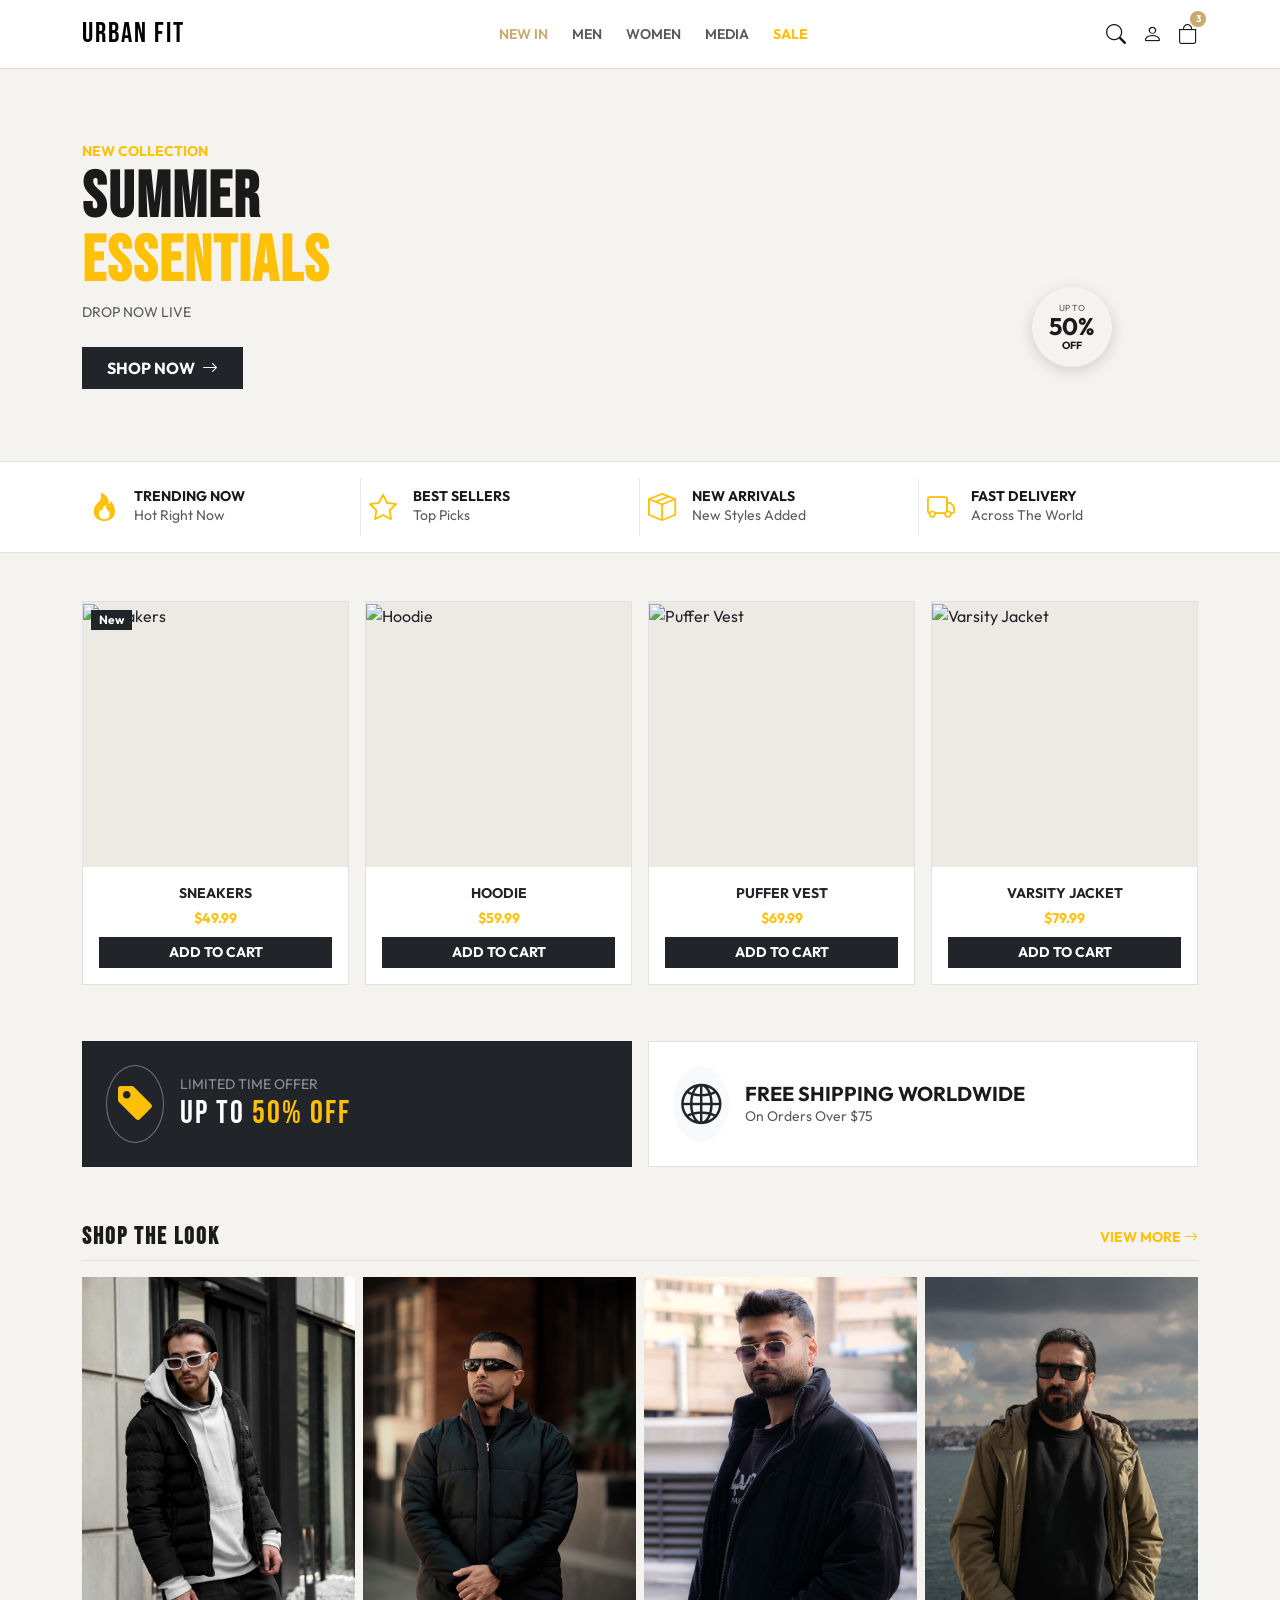
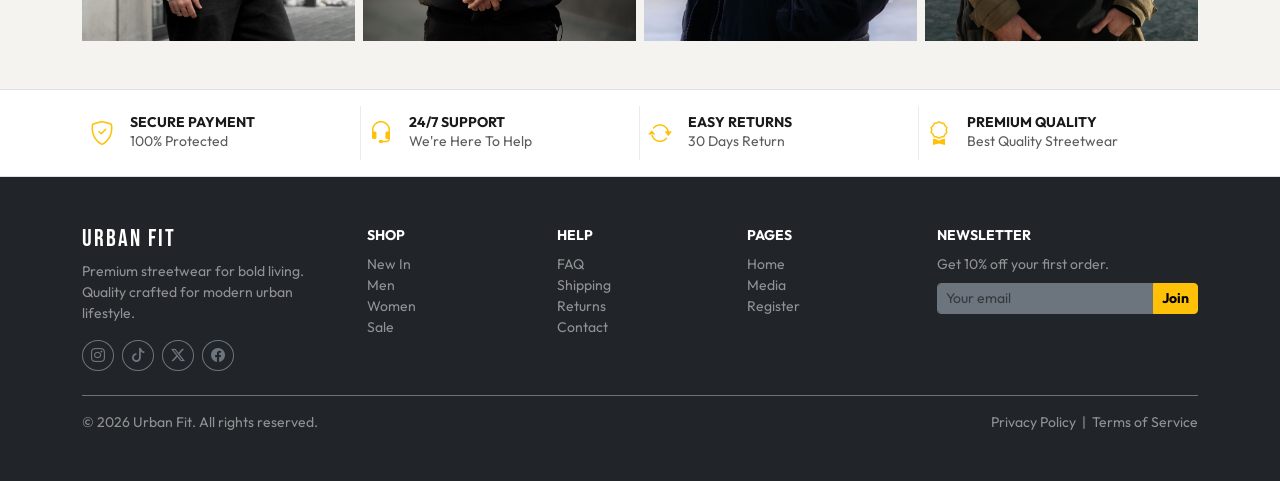
==== index.html @ ffcd2cc5 "Added the assets folder and created home and register pages - Assignment-1" ====
<!DOCTYPE html>
<html lang="en">
  <head>
    <meta charset="UTF-8" />
    <meta name="viewport" content="width=device-width, initial-scale=1.0" />
    <title>Urban Fit — Summer Essentials Collection</title>
    <meta
      name="description"
      content="Urban Fit — Premium streetwear and essentials. Summer collection up to 50% off."
    />
    <link
      href="https://cdn.jsdelivr.net/npm/bootstrap@5.3.3/dist/css/bootstrap.min.css"
      rel="stylesheet"
    />
    <link
      href="https://cdn.jsdelivr.net/npm/bootstrap-icons@1.11.3/font/bootstrap-icons.css"
      rel="stylesheet"
    />
    <link rel="stylesheet" href="home.css" />
  </head>
  <body>
    <nav class="navbar navbar-expand-lg nav-custom sticky-top">
      <div class="container">
        <a class="navbar-brand fs-3" href="index.html">URBAN FIT</a>
        <button
          class="navbar-toggler border-0"
          type="button"
          data-bs-toggle="collapse"
          data-bs-target="#navMenu"
          aria-label="Toggle navigation"
        >
          <span class="navbar-toggler-icon"></span>
        </button>
        <div
          class="collapse navbar-collapse justify-content-center"
          id="navMenu"
        >
          <ul class="navbar-nav gap-2 fw-semibold text-uppercase small">
            <li class="nav-item">
              <a class="nav-link active" href="index.html">New In</a>
            </li>
            <li class="nav-item"><a class="nav-link" href="#">Men</a></li>
            <li class="nav-item"><a class="nav-link" href="#">Women</a></li>
            <li class="nav-item">
              <a class="nav-link" href="media.html">Media</a>
            </li>
            <li class="nav-item">
              <a class="nav-link text-warning fw-bold" href="#">Sale</a>
            </li>
          </ul>
        </div>
        <div class="d-flex align-items-center gap-3 fs-5">
          <a href="#" aria-label="Search"><i class="bi bi-search"></i></a
          ><a href="register.html" aria-label="Account"
            ><i class="bi bi-person"></i
          ></a>
          <a href="#" aria-label="Cart" class="position-relative"
            ><i class="bi bi-bag"></i
            ><span
              class="position-absolute top-0 start-100 translate-middle badge rounded-circle cart-badge"
              >3</span
            ></a
          >
        </div>
      </div>
    </nav>

    <!-- Hero Section -->
    <section class="py-5 overflow-hidden position-relative" id="hero">
      <div class="container py-4">
        <div class="row align-items-center g-4">
          <div class="col-lg-5 col-md-6">
            <p
              class="text-uppercase small fw-bold tracking-2 text-warning mb-1"
            >
              New Collection
            </p>
            <h1 class="hero-title display-3 fw-bold lh-1 mb-2">
              SUMMER<br /><span class="text-warning">ESSENTIALS</span>
            </h1>
            <p class="text-muted small text-uppercase tracking-2 mb-4">
              Drop Now Live
            </p>
            <a
              href="#products"
              class="btn btn-dark btn-lg px-4 py-2 fs-6 fw-bold text-uppercase rounded-0"
              >Shop Now <i class="bi bi-arrow-right ms-1"></i
            ></a>
          </div>
          <div class="col-lg-7 col-md-6 position-relative text-center">
            <div
              class="position-relative d-inline-block w-100"
              style="max-width: 500px"
            >
              <img
                src="https://images.unsplash.com/photo-1665815844395-06f64f44b5e3?q=80&w=1170&auto=format&fit=crop&ixlib=rb-4.1.0&ixid=NHwxMjA3fDA%3D"
                alt="Summer Essentials"
                class="hero-img-placeholder object-fit-cover shadow-sm"
                onerror="this.style.display='none'"
              />
              <div
                class="hero-badge d-flex flex-column align-items-center justify-content-center"
              >
                <span
                  class="small text-muted text-uppercase"
                  style="font-size: 0.55rem"
                  >Up To</span
                >
                <strong class="fs-4 lh-1">50%</strong>
                <span
                  class="small fw-bold text-uppercase"
                  style="font-size: 0.65rem"
                  >Off</span
                >
              </div>
            </div>
          </div>
        </div>
      </div>
    </section>

    <!-- Features Bar -->
    <section class="py-3 bg-white border-top border-bottom">
      <div class="container">
        <div class="row g-0 text-center text-md-start">
          <div
            class="col-6 col-md-3 p-2 border-end border-light-subtle d-flex align-items-center gap-3"
          >
            <i class="bi bi-fire fs-3 text-warning"></i>
            <div>
              <h6 class="mb-0 small fw-bold text-uppercase">Trending Now</h6>
              <p class="small text-muted mb-0">Hot Right Now</p>
            </div>
          </div>
          <div
            class="col-6 col-md-3 p-2 border-end border-light-subtle d-flex align-items-center gap-3"
          >
            <i class="bi bi-star fs-3 text-warning"></i>
            <div>
              <h6 class="mb-0 small fw-bold text-uppercase">Best Sellers</h6>
              <p class="small text-muted mb-0">Top Picks</p>
            </div>
          </div>
          <div
            class="col-6 col-md-3 p-2 border-end border-light-subtle d-flex align-items-center gap-3"
          >
            <i class="bi bi-box-seam fs-3 text-warning"></i>
            <div>
              <h6 class="mb-0 small fw-bold text-uppercase">New Arrivals</h6>
              <p class="small text-muted mb-0">New Styles Added</p>
            </div>
          </div>
          <div class="col-6 col-md-3 p-2 d-flex align-items-center gap-3">
            <i class="bi bi-truck fs-3 text-warning"></i>
            <div>
              <h6 class="mb-0 small fw-bold text-uppercase">Fast Delivery</h6>
              <p class="small text-muted mb-0">Across The World</p>
            </div>
          </div>
        </div>
      </div>
    </section>

    <!-- Products Grid -->
    <section class="py-5" id="products">
      <div class="container">
        <div class="row g-3">
          <div class="col-6 col-md-3">
            <div class="card h-100 border product-card rounded-0">
              <div class="product-img-wrap">
                <span
                  class="badge bg-dark position-absolute top-0 start-0 m-2 rounded-0"
                  >New</span
                ><img
                  src="https://images.unsplash.com/photo-1542291026-7eec264c27ff?q=80&w=2070&auto=format&fit=crop&ixlib=rb-4.1.0&ixid=NHwxMjA3fDA%3D"
                  alt="Sneakers"
                  class="w-100 h-100 object-fit-cover"
                />
                
              </div>
              <div class="card-body text-center p-3">
                <p class="small fw-bold text-uppercase mb-1">Sneakers</p>
                <p class="small text-warning fw-bold mb-2">$49.99</p>
                <button
                  class="btn btn-dark btn-sm w-100 rounded-0 text-uppercase fw-bold"
                >
                  Add To Cart
                </button>
              </div>
            </div>
          </div>
          <div class="col-6 col-md-3">
            <div class="card h-100 border product-card rounded-0">
              <div class="product-img-wrap">
                <img src="https://images.unsplash.com/photo-1680292783974-a9a336c10366?q=80&w=694&auto=format&fit=crop&ixlib=rb-4.1.0&ixid=NHwxMjA3fDA%3D" alt="Hoodie" class="w-100 h-100 object-fit-cover" />
                
              </div>
              <div class="card-body text-center p-3">
                <p class="small fw-bold text-uppercase mb-1">Hoodie</p>
                <p class="small text-warning fw-bold mb-2">$59.99</p>
                <button
                  class="btn btn-dark btn-sm w-100 rounded-0 text-uppercase fw-bold"
                >
                  Add To Cart
                </button>
              </div>
            </div>
          </div>
          <div class="col-6 col-md-3">
            <div class="card h-100 border product-card rounded-0">
              <div class="product-img-wrap">
                <img
                  src="https://images.unsplash.com/photo-1645819134444-6275dadf2299?q=80&w=1026&auto=format&fit=crop&ixlib=rb-4.1.0&ixid=NHwxMjA3fDA%3D"
                  alt="Puffer Vest"
                  class="w-100 h-100 object-fit-cover"
                />
                
              </div>
              <div class="card-body text-center p-3">
                <p class="small fw-bold text-uppercase mb-1">Puffer Vest</p>
                <p class="small text-warning fw-bold mb-2">$69.99</p>
                <button
                  class="btn btn-dark btn-sm w-100 rounded-0 text-uppercase fw-bold"
                >
                  Add To Cart
                </button>
              </div>
            </div>
          </div>
          <div class="col-6 col-md-3">
            <div class="card h-100 border product-card rounded-0">
              <div class="product-img-wrap">
                <img
                  src="https://images.unsplash.com/photo-1774413768774-a499f1bd8e32?q=80&w=687&auto=format&fit=crop&ixlib=rb-4.1.0&ixid=NHwxMjA3fDA%3D"
                  alt="Varsity Jacket"
                  class="w-100 h-100 object-fit-cover"
                />
                
              </div>
              <div class="card-body text-center p-3">
                <p class="small fw-bold text-uppercase mb-1">Varsity Jacket</p>
                <p class="small text-warning fw-bold mb-2">$79.99</p>
                <button
                  class="btn btn-dark btn-sm w-100 rounded-0 text-uppercase fw-bold"
                >
                  Add To Cart
                </button>
              </div>
            </div>
          </div>
        </div>
      </div>
    </section>

    <!-- Promo Banners -->
    <section class="py-2">
      <div class="container">
        <div class="row g-3">
          <div class="col-md-6">
            <div
              class="bg-dark text-white p-4 d-flex align-items-center gap-3 rounded-0"
            >
              <i
                class="bi bi-tag-fill fs-1 text-warning border border-secondary rounded-circle p-2"
              ></i>
              <div>
                <p class="small text-white-50 text-uppercase mb-0">
                  Limited Time Offer
                </p>
                <h3 class="hero-title h2 mb-0">
                  UP TO <span class="text-warning">50% OFF</span>
                </h3>
              </div>
            </div>
          </div>
          <div class="col-md-6">
            <div
              class="bg-white border p-4 d-flex align-items-center gap-3 rounded-0"
            >
              <i
                class="bi bi-globe2 fs-1 text-dark bg-light rounded-circle p-2"
              ></i>
              <div>
                <h4 class="h5 fw-bold text-uppercase mb-0">
                  Free Shipping Worldwide
                </h4>
                <p class="small text-muted mb-0">On Orders Over $75</p>
              </div>
            </div>
          </div>
        </div>
      </div>
    </section>

    <!-- Shop The Look -->
    <section class="py-5">
      <div class="container">
        <div
          class="d-flex justify-content-between align-items-center mb-3 pb-2 border-bottom"
        >
          <h2 class="sec-title h4 fw-bold mb-0">Shop The Look</h2>
          <a href="#" class="small fw-bold text-uppercase text-warning"
            >View More <i class="bi bi-arrow-right"></i
          ></a>
        </div>
        <div class="row g-2">
          <div class="col-6 col-md-3">
            <div class="look-img-wrap">
              <img src="./assets/1.jpg" alt="Look 1" class="w-100 h-100 object-fit-cover" />
              
              <div class="look-overlay">
                <button
                  class="btn btn-light btn-sm text-uppercase fw-bold rounded-0 look-btn opacity-0 transition"
                >
                  Shop Look
                </button>
              </div>
            </div>
          </div>
          <div class="col-6 col-md-3">
            <div class="look-img-wrap">
              <img src="./assets/2.jpg" alt="Look 2" class="w-100 h-100 object-fit-cover" />
              
              <div class="look-overlay">
                <button
                  class="btn btn-light btn-sm text-uppercase fw-bold rounded-0 look-btn opacity-0 transition"
                >
                  Shop Look
                </button>
              </div>
            </div>
          </div>
          <div class="col-6 col-md-3">
            <div class="look-img-wrap">
              <img src="./assets/3.jpg" alt="Look 3" class="w-100 h-100 object-fit-cover" />
              
              <div class="look-overlay">
                <button
                  class="btn btn-light btn-sm text-uppercase fw-bold rounded-0 look-btn opacity-0 transition"
                >
                  Shop Look
                </button>
              </div>
            </div>
          </div>
          <div class="col-6 col-md-3">
            <div class="look-img-wrap">
              <img src="./assets/4.jpg" alt="Look 4" class="w-100 h-100 object-fit-cover" />
              
              <div class="look-overlay">
                <button
                  class="btn btn-light btn-sm text-uppercase fw-bold rounded-0 look-btn opacity-0 transition"
                >
                  Shop Look
                </button>
              </div>
            </div>
          </div>
        </div>
      </div>
    </section>

    <!-- Trust Bar -->
    <section class="py-3 bg-white border-top border-bottom">
      <div class="container">
        <div class="row g-0 text-center text-md-start">
          <div
            class="col-6 col-md-3 p-2 border-end border-light-subtle d-flex align-items-center gap-3"
          >
            <i class="bi bi-shield-check fs-4 text-warning"></i>
            <div>
              <h6 class="mb-0 small fw-bold text-uppercase">Secure Payment</h6>
              <p class="small text-muted mb-0">100% Protected</p>
            </div>
          </div>
          <div
            class="col-6 col-md-3 p-2 border-end border-light-subtle d-flex align-items-center gap-3"
          >
            <i class="bi bi-headset fs-4 text-warning"></i>
            <div>
              <h6 class="mb-0 small fw-bold text-uppercase">24/7 Support</h6>
              <p class="small text-muted mb-0">We're Here To Help</p>
            </div>
          </div>
          <div
            class="col-6 col-md-3 p-2 border-end border-light-subtle d-flex align-items-center gap-3"
          >
            <i class="bi bi-arrow-repeat fs-4 text-warning"></i>
            <div>
              <h6 class="mb-0 small fw-bold text-uppercase">Easy Returns</h6>
              <p class="small text-muted mb-0">30 Days Return</p>
            </div>
          </div>
          <div class="col-6 col-md-3 p-2 d-flex align-items-center gap-3">
            <i class="bi bi-award fs-4 text-warning"></i>
            <div>
              <h6 class="mb-0 small fw-bold text-uppercase">Premium Quality</h6>
              <p class="small text-muted mb-0">Best Quality Streetwear</p>
            </div>
          </div>
        </div>
      </div>
    </section>

    <!-- Footer -->
    <footer class="bg-dark text-white py-5">
      <div class="container">
        <div class="row g-4">
          <div class="col-lg-3 col-md-6">
            <p class="footer-brand h4 mb-2">URBAN FIT</p>
            <p class="small text-white-50">
              Premium streetwear for bold living. Quality crafted for modern
              urban lifestyle.
            </p>
            <div class="d-flex gap-2 mt-3">
              <a
                href="#"
                class="btn btn-outline-secondary btn-sm rounded-circle"
                ><i class="bi bi-instagram"></i></a
              ><a
                href="#"
                class="btn btn-outline-secondary btn-sm rounded-circle"
                ><i class="bi bi-tiktok"></i></a
              ><a
                href="#"
                class="btn btn-outline-secondary btn-sm rounded-circle"
                ><i class="bi bi-twitter-x"></i></a
              ><a
                href="#"
                class="btn btn-outline-secondary btn-sm rounded-circle"
                ><i class="bi bi-facebook"></i
              ></a>
            </div>
          </div>
          <div class="col-lg-2 col-md-3 col-6">
            <p class="small fw-bold text-uppercase mb-2">Shop</p>
            <ul class="list-unstyled small text-white-50 footer-links">
              <li><a href="#">New In</a></li>
              <li><a href="#">Men</a></li>
              <li><a href="#">Women</a></li>
              <li><a href="#">Sale</a></li>
            </ul>
          </div>
          <div class="col-lg-2 col-md-3 col-6">
            <p class="small fw-bold text-uppercase mb-2">Help</p>
            <ul class="list-unstyled small text-white-50 footer-links">
              <li><a href="#">FAQ</a></li>
              <li><a href="#">Shipping</a></li>
              <li><a href="#">Returns</a></li>
              <li><a href="#">Contact</a></li>
            </ul>
          </div>
          <div class="col-lg-2 col-md-3 col-6">
            <p class="small fw-bold text-uppercase mb-2">Pages</p>
            <ul class="list-unstyled small text-white-50 footer-links">
              <li><a href="index.html">Home</a></li>
              <li><a href="media.html">Media</a></li>
              <li><a href="register.html">Register</a></li>
            </ul>
          </div>
          <div class="col-lg-3 col-md-3">
            <p class="small fw-bold text-uppercase mb-2">Newsletter</p>
            <p class="small text-white-50 mb-2">
              Get 10% off your first order.
            </p>
            <div class="input-group">
              <input
                type="email"
                class="form-control form-control-sm bg-secondary text-white border-secondary"
                placeholder="Your email"
              /><button class="btn btn-warning btn-sm fw-bold">Join</button>
            </div>
          </div>
        </div>
        <div
          class="border-top border-secondary mt-4 pt-3 d-flex flex-wrap justify-content-between small text-white-50"
        >
          <span>&copy; 2026 Urban Fit. All rights reserved.</span
          ><span>Privacy Policy &nbsp;|&nbsp; Terms of Service</span>
        </div>
      </div>
    </footer>

    <script src="https://cdn.jsdelivr.net/npm/bootstrap@5.3.3/dist/js/bootstrap.bundle.min.js"></script>
  </body>
</html>
---- home.css ----
@import url('https://fonts.googleapis.com/css2?family=Outfit:wght@400;600;700&family=Bebas+Neue&display=swap');

:root { --accent: #c9a96e; --accent2: #8b6914; --dark: #1a1a1a; --border: #e0ddd6; --trans: all .2s ease; }
body { font-family: 'Outfit', sans-serif; background-color: #f5f3ef; color: var(--dark); }
a { text-decoration: none; color: inherit; transition: var(--trans); }
.brand-font, .navbar-brand, .hero-title, .sec-title, .footer-brand { font-family: 'Bebas Neue', cursive; letter-spacing: 2px; }

.img-placeholder { position: absolute; inset: 0; display: flex; flex-direction: column; align-items: center; justify-content: center; gap: 4px; background: #edeae4; border: 2px dashed #d0ccc4; color: #9c9589; font-size: .7rem; font-weight: 600; text-transform: uppercase; text-align: center; padding: 10px; }
.hero-img-placeholder { position: relative; min-height: 420px; width: 100%; border-radius: 6px; }

.nav-custom { background: #fff; border-bottom: 1px solid var(--border); }
.nav-link.active, .nav-link:hover { color: var(--accent) !important; }
.cart-badge { font-size: .6rem; width: 16px; height: 16px; background-color: var(--accent); }
.hero-badge { position: absolute; top: 16px; right: 16px; width: 80px; height: 80px; background: #f5f3ef; border-radius: 50%; box-shadow: 0 4px 15px rgba(0,0,0,.15); text-align: center; }
.product-card { transition: var(--trans); }
.product-card:hover { transform: translateY(-4px); box-shadow: 0 6px 18px rgba(0,0,0,.1) !important; }
.product-img-wrap, .look-img-wrap { aspect-ratio: 1; position: relative; overflow: hidden; background: #edeae4; }
.look-img-wrap { aspect-ratio: 3/4; }
.look-overlay { position: absolute; inset: 0; background: transparent; display: flex; align-items: flex-end; padding: 12px; transition: var(--trans); }
.look-img-wrap:hover .look-overlay { background: rgba(0,0,0,.35); }
.look-img-wrap:hover .look-btn { opacity: 1 !important; transform: translateY(0) !important; }
.btn-accent { background: var(--accent); color: #fff; font-weight: 700; border: none; }
.btn-accent:hover { background: var(--accent2); color: #fff; }
.footer-links a:hover { color: var(--accent); padding-left: 3px; }
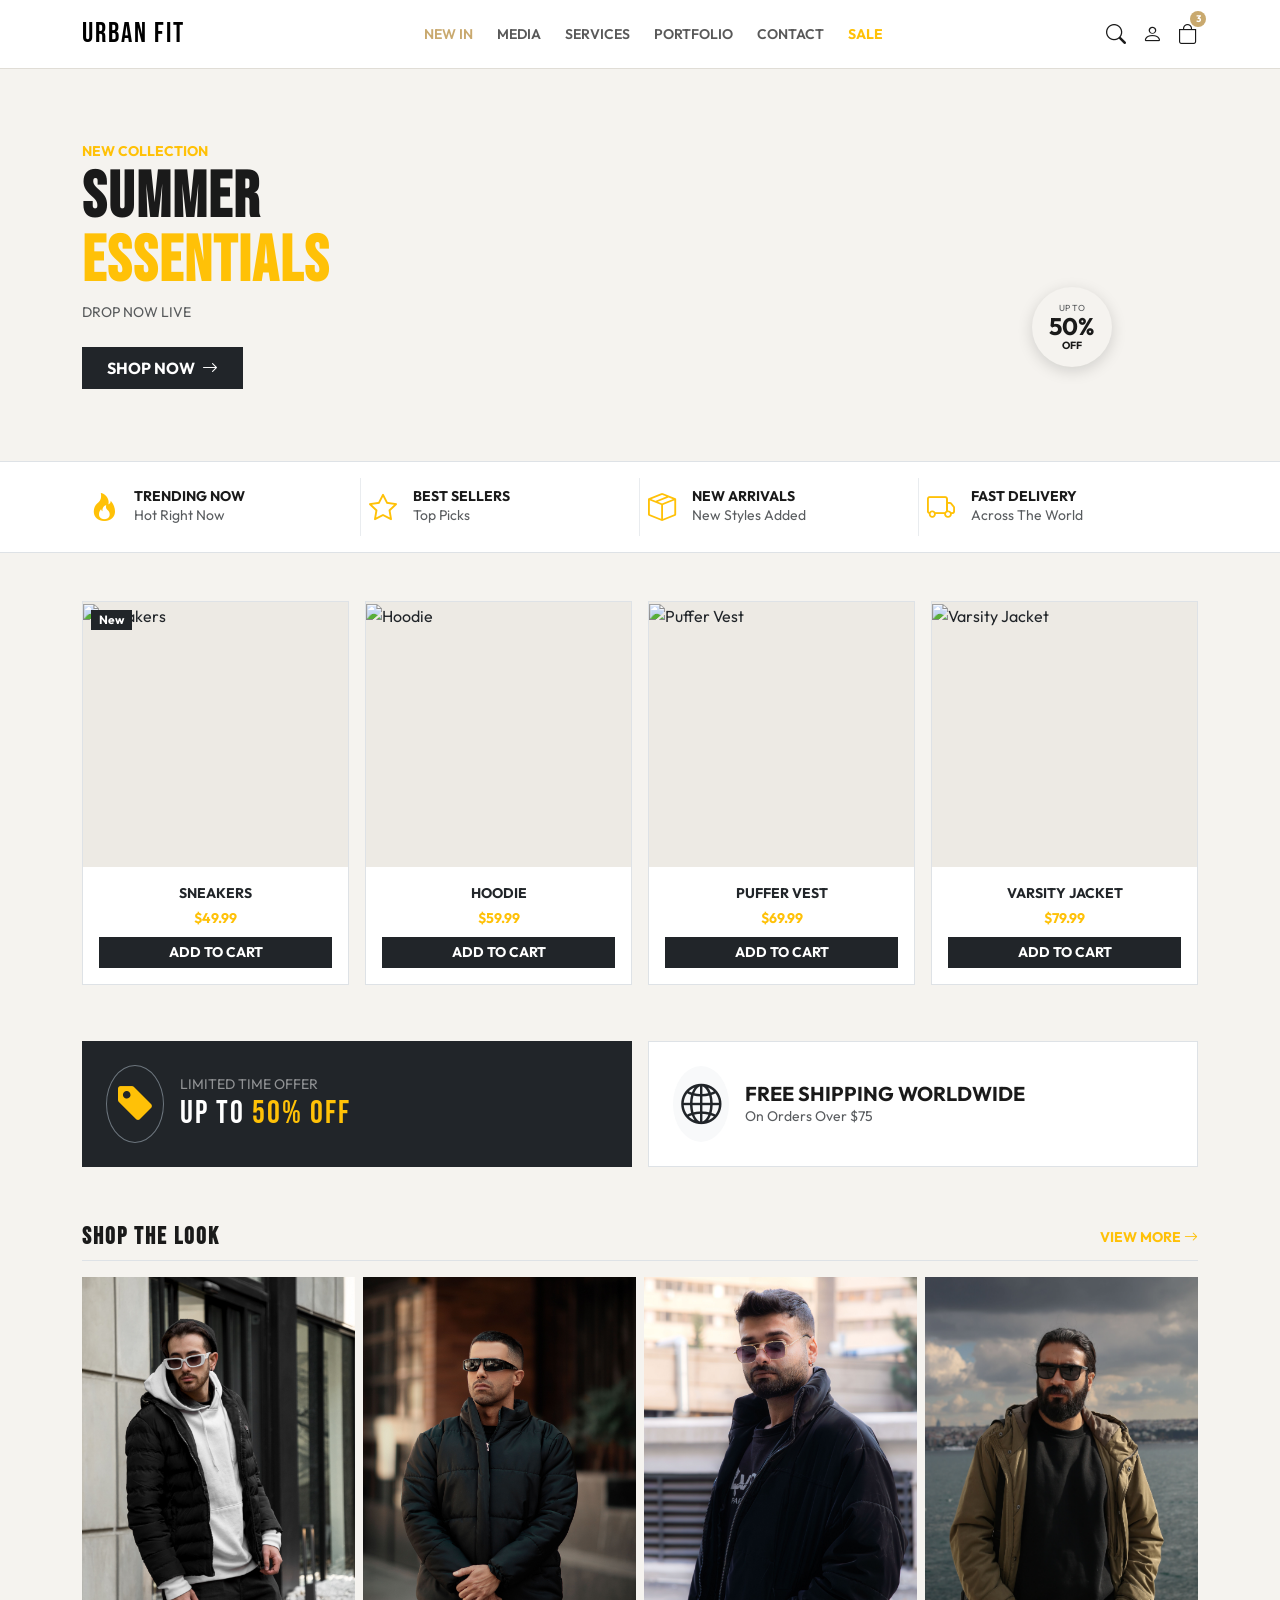
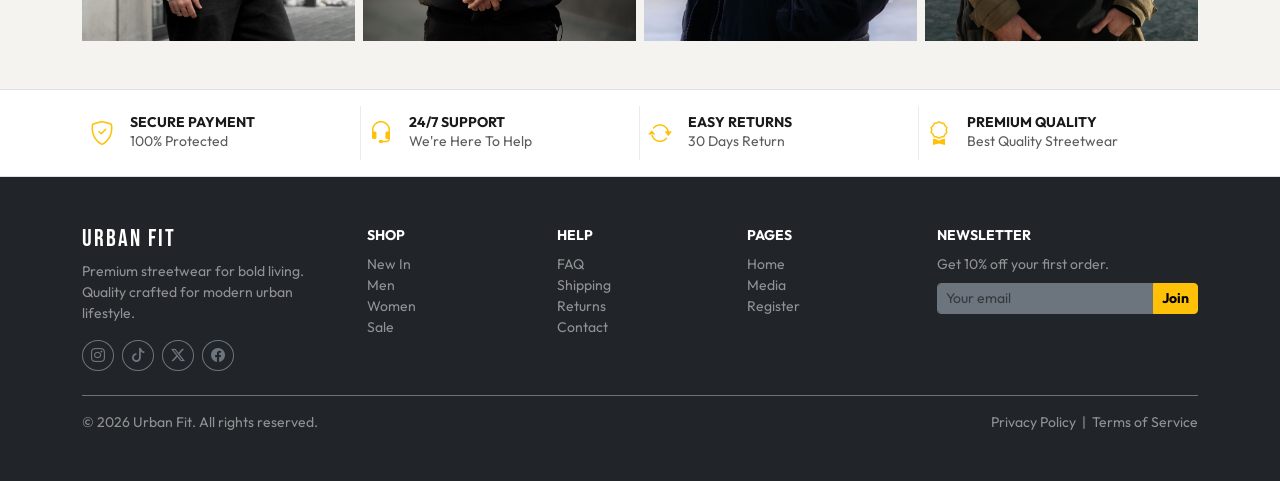
==== commit 5ae9613a: "Tasks Done: Contact.js file created The code of Contact section have been written Some tweaks in the" ====
--- a/index.html
+++ b/index.html
@@ -39,11 +39,12 @@
             <li class="nav-item">
               <a class="nav-link active" href="index.html">New In</a>
             </li>
-            <li class="nav-item"><a class="nav-link" href="#">Men</a></li>
-            <li class="nav-item"><a class="nav-link" href="#">Women</a></li>
             <li class="nav-item">
               <a class="nav-link" href="media.html">Media</a>
             </li>
+            <li class="nav-item"><a class="nav-link" href="services.html">Services</a></li>
+            <li class="nav-item"><a class="nav-link" href="portfolio.html">Portfolio</a></li>
+            <li class="nav-item"><a class="nav-link" href="contact.html">Contact</a></li>
             <li class="nav-item">
               <a class="nav-link text-warning fw-bold" href="#">Sale</a>
             </li>
@@ -176,7 +177,6 @@
                   alt="Sneakers"
                   class="w-100 h-100 object-fit-cover"
                 />
-                
               </div>
               <div class="card-body text-center p-3">
                 <p class="small fw-bold text-uppercase mb-1">Sneakers</p>
@@ -192,8 +192,11 @@
           <div class="col-6 col-md-3">
             <div class="card h-100 border product-card rounded-0">
               <div class="product-img-wrap">
-                <img src="https://images.unsplash.com/photo-1680292783974-a9a336c10366?q=80&w=694&auto=format&fit=crop&ixlib=rb-4.1.0&ixid=NHwxMjA3fDA%3D" alt="Hoodie" class="w-100 h-100 object-fit-cover" />
-                
+                <img
+                  src="https://images.unsplash.com/photo-1680292783974-a9a336c10366?q=80&w=694&auto=format&fit=crop&ixlib=rb-4.1.0&ixid=NHwxMjA3fDA%3D"
+                  alt="Hoodie"
+                  class="w-100 h-100 object-fit-cover"
+                />
               </div>
               <div class="card-body text-center p-3">
                 <p class="small fw-bold text-uppercase mb-1">Hoodie</p>
@@ -214,7 +217,6 @@
                   alt="Puffer Vest"
                   class="w-100 h-100 object-fit-cover"
                 />
-                
               </div>
               <div class="card-body text-center p-3">
                 <p class="small fw-bold text-uppercase mb-1">Puffer Vest</p>
@@ -235,7 +237,6 @@
                   alt="Varsity Jacket"
                   class="w-100 h-100 object-fit-cover"
                 />
-                
               </div>
               <div class="card-body text-center p-3">
                 <p class="small fw-bold text-uppercase mb-1">Varsity Jacket</p>
@@ -306,8 +307,12 @@
         <div class="row g-2">
           <div class="col-6 col-md-3">
             <div class="look-img-wrap">
-              <img src="./assets/1.jpg" alt="Look 1" class="w-100 h-100 object-fit-cover" />
-              
+              <img
+                src="./assets/1.jpg"
+                alt="Look 1"
+                class="w-100 h-100 object-fit-cover"
+              />
+
               <div class="look-overlay">
                 <button
                   class="btn btn-light btn-sm text-uppercase fw-bold rounded-0 look-btn opacity-0 transition"
@@ -319,8 +324,12 @@
           </div>
           <div class="col-6 col-md-3">
             <div class="look-img-wrap">
-              <img src="./assets/2.jpg" alt="Look 2" class="w-100 h-100 object-fit-cover" />
-              
+              <img
+                src="./assets/2.jpg"
+                alt="Look 2"
+                class="w-100 h-100 object-fit-cover"
+              />
+
               <div class="look-overlay">
                 <button
                   class="btn btn-light btn-sm text-uppercase fw-bold rounded-0 look-btn opacity-0 transition"
@@ -332,8 +341,12 @@
           </div>
           <div class="col-6 col-md-3">
             <div class="look-img-wrap">
-              <img src="./assets/3.jpg" alt="Look 3" class="w-100 h-100 object-fit-cover" />
-              
+              <img
+                src="./assets/3.jpg"
+                alt="Look 3"
+                class="w-100 h-100 object-fit-cover"
+              />
+
               <div class="look-overlay">
                 <button
                   class="btn btn-light btn-sm text-uppercase fw-bold rounded-0 look-btn opacity-0 transition"
@@ -345,8 +358,12 @@
           </div>
           <div class="col-6 col-md-3">
             <div class="look-img-wrap">
-              <img src="./assets/4.jpg" alt="Look 4" class="w-100 h-100 object-fit-cover" />
-              
+              <img
+                src="./assets/4.jpg"
+                alt="Look 4"
+                class="w-100 h-100 object-fit-cover"
+              />
+
               <div class="look-overlay">
                 <button
                   class="btn btn-light btn-sm text-uppercase fw-bold rounded-0 look-btn opacity-0 transition"
--- a/home.css
+++ b/home.css
@@ -1,25 +1,124 @@
+@import url("https://fonts.googleapis.com/css2?family=Outfit:wght@400;600;700&family=Bebas+Neue&display=swap");
 
-@import url('https://fonts.googleapis.com/css2?family=Outfit:wght@400;600;700&family=Bebas+Neue&display=swap');
+:root {
+  --accent: #c9a96e;
+  --accent2: #8b6914;
+  --dark: #1a1a1a;
+  --border: #e0ddd6;
+  --trans: all 0.2s ease;
+}
+body {
+  font-family: "Outfit", sans-serif;
+  background-color: #f5f3ef;
+  color: var(--dark);
+}
+a {
+  text-decoration: none;
+  color: inherit;
+  transition: var(--trans);
+}
+.brand-font,
+.navbar-brand,
+.hero-title,
+.sec-title,
+.footer-brand {
+  font-family: "Bebas Neue", cursive;
+  letter-spacing: 2px;
+}
 
-:root { --accent: #c9a96e; --accent2: #8b6914; --dark: #1a1a1a; --border: #e0ddd6; --trans: all .2s ease; }
-body { font-family: 'Outfit', sans-serif; background-color: #f5f3ef; color: var(--dark); }
-a { text-decoration: none; color: inherit; transition: var(--trans); }
-.brand-font, .navbar-brand, .hero-title, .sec-title, .footer-brand { font-family: 'Bebas Neue', cursive; letter-spacing: 2px; }
+.img-placeholder {
+  position: absolute;
+  inset: 0;
+  display: flex;
+  flex-direction: column;
+  align-items: center;
+  justify-content: center;
+  gap: 4px;
+  background: #edeae4;
+  border: 2px dashed #d0ccc4;
+  color: #9c9589;
+  font-size: 0.7rem;
+  font-weight: 600;
+  text-transform: uppercase;
+  text-align: center;
+  padding: 10px;
+}
+.hero-img-placeholder {
+  position: relative;
+  min-height: 420px;
+  width: 100%;
+  border-radius: 6px;
+}
 
-.img-placeholder { position: absolute; inset: 0; display: flex; flex-direction: column; align-items: center; justify-content: center; gap: 4px; background: #edeae4; border: 2px dashed #d0ccc4; color: #9c9589; font-size: .7rem; font-weight: 600; text-transform: uppercase; text-align: center; padding: 10px; }
-.hero-img-placeholder { position: relative; min-height: 420px; width: 100%; border-radius: 6px; }
-
-.nav-custom { background: #fff; border-bottom: 1px solid var(--border); }
-.nav-link.active, .nav-link:hover { color: var(--accent) !important; }
-.cart-badge { font-size: .6rem; width: 16px; height: 16px; background-color: var(--accent); }
-.hero-badge { position: absolute; top: 16px; right: 16px; width: 80px; height: 80px; background: #f5f3ef; border-radius: 50%; box-shadow: 0 4px 15px rgba(0,0,0,.15); text-align: center; }
-.product-card { transition: var(--trans); }
-.product-card:hover { transform: translateY(-4px); box-shadow: 0 6px 18px rgba(0,0,0,.1) !important; }
-.product-img-wrap, .look-img-wrap { aspect-ratio: 1; position: relative; overflow: hidden; background: #edeae4; }
-.look-img-wrap { aspect-ratio: 3/4; }
-.look-overlay { position: absolute; inset: 0; background: transparent; display: flex; align-items: flex-end; padding: 12px; transition: var(--trans); }
-.look-img-wrap:hover .look-overlay { background: rgba(0,0,0,.35); }
-.look-img-wrap:hover .look-btn { opacity: 1 !important; transform: translateY(0) !important; }
-.btn-accent { background: var(--accent); color: #fff; font-weight: 700; border: none; }
-.btn-accent:hover { background: var(--accent2); color: #fff; }
-.footer-links a:hover { color: var(--accent); padding-left: 3px; }+.nav-custom {
+  background: #fff;
+  border-bottom: 1px solid var(--border);
+}
+.nav-link.active,
+.nav-link:hover {
+  color: var(--accent) !important;
+}
+.cart-badge {
+  font-size: 0.6rem;
+  width: 16px;
+  height: 16px;
+  background-color: var(--accent);
+}
+.hero-badge {
+  position: absolute;
+  top: 16px;
+  right: 16px;
+  width: 80px;
+  height: 80px;
+  background: #f5f3ef;
+  border-radius: 50%;
+  box-shadow: 0 4px 15px rgba(0, 0, 0, 0.15);
+  text-align: center;
+}
+.product-card {
+  transition: var(--trans);
+}
+.product-card:hover {
+  transform: translateY(-4px);
+  box-shadow: 0 6px 18px rgba(0, 0, 0, 0.1) !important;
+}
+.product-img-wrap,
+.look-img-wrap {
+  aspect-ratio: 1;
+  position: relative;
+  overflow: hidden;
+  background: #edeae4;
+}
+.look-img-wrap {
+  aspect-ratio: 3/4;
+}
+.look-overlay {
+  position: absolute;
+  inset: 0;
+  background: transparent;
+  display: flex;
+  align-items: flex-end;
+  padding: 12px;
+  transition: var(--trans);
+}
+.look-img-wrap:hover .look-overlay {
+  background: rgba(0, 0, 0, 0.35);
+}
+.look-img-wrap:hover .look-btn {
+  opacity: 1 !important;
+  transform: translateY(0) !important;
+}
+.btn-accent {
+  background: var(--accent);
+  color: #fff;
+  font-weight: 700;
+  border: none;
+}
+.btn-accent:hover {
+  background: var(--accent2);
+  color: #fff;
+}
+.footer-links a:hover {
+  color: var(--accent);
+  padding-left: 3px;
+}
